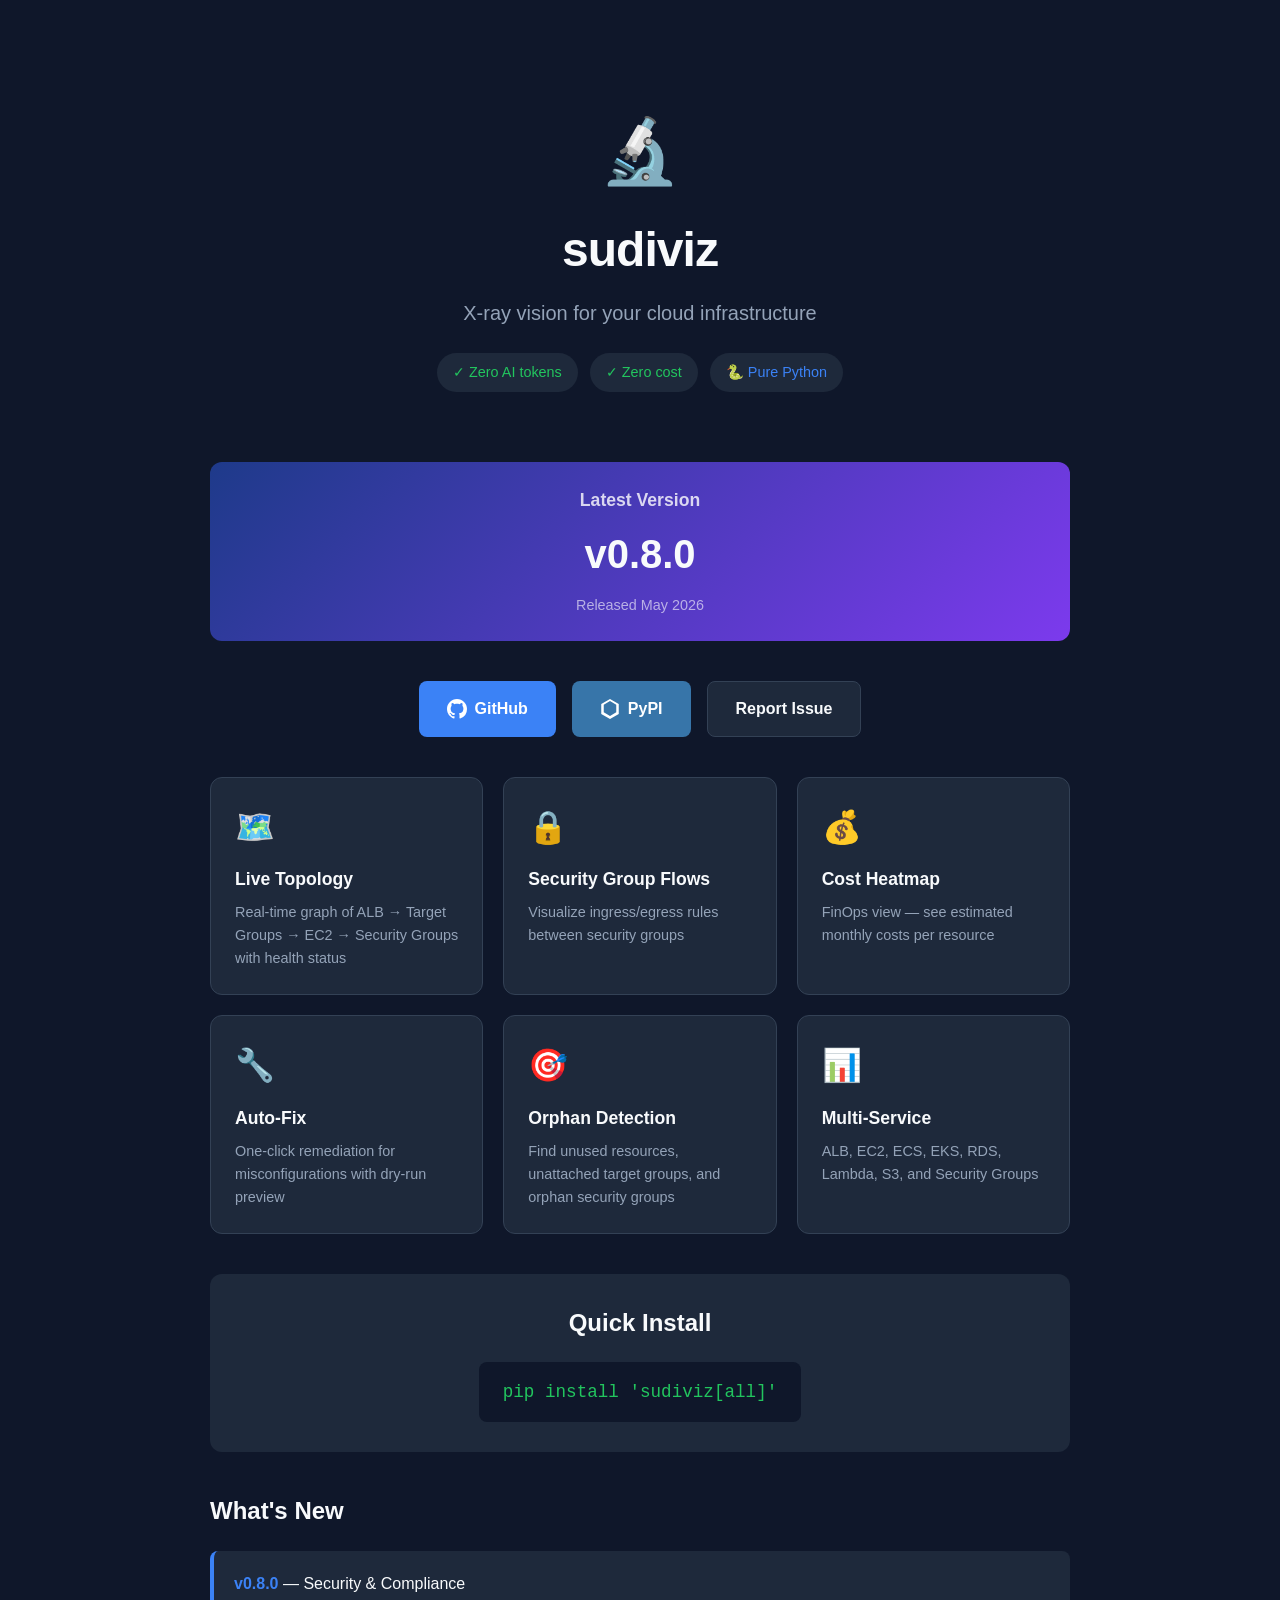
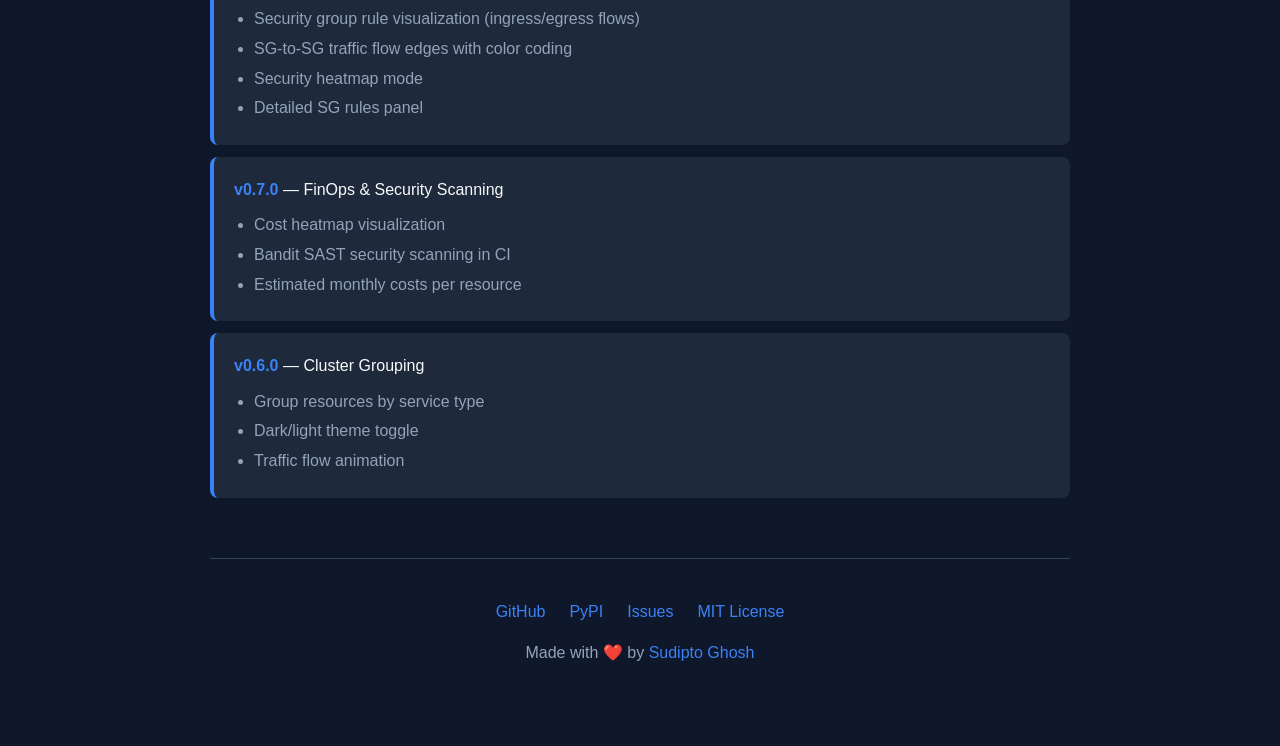
==== docs/site/index.html @ 58870373 "Add landing page for GitHub Pages - Version banner with latest release - Feature highlights - Quick " ====
<!DOCTYPE html>
<html lang="en">
<head>
  <meta charset="UTF-8">
  <meta name="viewport" content="width=device-width, initial-scale=1.0">
  <title>sudiviz - X-ray vision for your cloud infrastructure</title>
  <link rel="icon" href="data:image/svg+xml,<svg xmlns='http://www.w3.org/2000/svg' viewBox='0 0 100 100'><text y='.9em' font-size='90'>🔬</text></svg>">
  <style>
    :root {
      --bg: #0f172a;
      --card: #1e293b;
      --text: #f8fafc;
      --muted: #94a3b8;
      --accent: #3b82f6;
      --green: #22c55e;
      --yellow: #eab308;
      --red: #ef4444;
    }
    * { box-sizing: border-box; margin: 0; padding: 0; }
    body {
      font-family: -apple-system, BlinkMacSystemFont, 'Segoe UI', Roboto, sans-serif;
      background: var(--bg);
      color: var(--text);
      line-height: 1.6;
      min-height: 100vh;
    }
    .container { max-width: 900px; margin: 0 auto; padding: 40px 20px; }

    /* Header */
    header { text-align: center; padding: 60px 0 40px; }
    .logo { font-size: 4rem; margin-bottom: 10px; }
    h1 { font-size: 3rem; font-weight: 700; margin-bottom: 8px; letter-spacing: -0.02em; }
    .tagline { font-size: 1.25rem; color: var(--muted); margin-bottom: 24px; }
    .badges { display: flex; gap: 12px; justify-content: center; flex-wrap: wrap; margin-bottom: 30px; }
    .badge {
      display: inline-flex; align-items: center; gap: 6px;
      background: var(--card); padding: 8px 16px; border-radius: 20px;
      font-size: 0.9rem; color: var(--muted);
    }
    .badge.green { color: var(--green); }
    .badge.blue { color: var(--accent); }

    /* Version Banner */
    .version-banner {
      background: linear-gradient(135deg, #1e3a8a 0%, #7c3aed 100%);
      border-radius: 12px; padding: 24px; text-align: center; margin-bottom: 40px;
    }
    .version-banner h2 { font-size: 1.1rem; color: rgba(255,255,255,0.8); margin-bottom: 8px; }
    .version-number { font-size: 2.5rem; font-weight: 700; }
    .version-date { color: rgba(255,255,255,0.6); font-size: 0.9rem; margin-top: 8px; }

    /* CTA Buttons */
    .cta-buttons { display: flex; gap: 16px; justify-content: center; margin: 30px 0; flex-wrap: wrap; }
    .btn {
      display: inline-flex; align-items: center; gap: 8px;
      padding: 14px 28px; border-radius: 8px; font-size: 1rem; font-weight: 600;
      text-decoration: none; transition: transform 0.2s, box-shadow 0.2s;
    }
    .btn:hover { transform: translateY(-2px); box-shadow: 0 8px 20px rgba(0,0,0,0.3); }
    .btn-primary { background: var(--accent); color: white; }
    .btn-secondary { background: var(--card); color: var(--text); border: 1px solid #334155; }
    .btn-pypi { background: #3775a9; color: white; }

    /* Features */
    .features { display: grid; grid-template-columns: repeat(auto-fit, minmax(250px, 1fr)); gap: 20px; margin: 40px 0; }
    .feature {
      background: var(--card); padding: 24px; border-radius: 12px;
      border: 1px solid #334155;
    }
    .feature-icon { font-size: 2rem; margin-bottom: 12px; }
    .feature h3 { font-size: 1.1rem; margin-bottom: 8px; }
    .feature p { color: var(--muted); font-size: 0.9rem; }

    /* Install */
    .install {
      background: var(--card); border-radius: 12px; padding: 30px;
      margin: 40px 0; text-align: center;
    }
    .install h2 { margin-bottom: 20px; }
    .code-block {
      background: #0f172a; padding: 16px 24px; border-radius: 8px;
      font-family: 'SF Mono', Monaco, monospace; font-size: 1.1rem;
      display: inline-block; color: var(--green);
    }

    /* Changelog */
    .changelog { margin: 40px 0; }
    .changelog h2 { margin-bottom: 20px; }
    .changelog-item {
      background: var(--card); padding: 20px; border-radius: 8px;
      margin-bottom: 12px; border-left: 4px solid var(--accent);
    }
    .changelog-item .version { font-weight: 700; color: var(--accent); }
    .changelog-item ul { margin: 10px 0 0 20px; color: var(--muted); }
    .changelog-item li { margin: 4px 0; }

    /* Footer */
    footer {
      text-align: center; padding: 40px 0; margin-top: 60px;
      border-top: 1px solid #334155; color: var(--muted);
    }
    footer a { color: var(--accent); text-decoration: none; }
    footer a:hover { text-decoration: underline; }
    .footer-links { display: flex; gap: 24px; justify-content: center; margin-bottom: 16px; }
  </style>
</head>
<body>
  <div class="container">
    <header>
      <div class="logo">🔬</div>
      <h1>sudiviz</h1>
      <p class="tagline">X-ray vision for your cloud infrastructure</p>
      <div class="badges">
        <span class="badge green">✓ Zero AI tokens</span>
        <span class="badge green">✓ Zero cost</span>
        <span class="badge blue">🐍 Pure Python</span>
      </div>
    </header>

    <div class="version-banner">
      <h2>Latest Version</h2>
      <div class="version-number">v0.8.0</div>
      <div class="version-date">Released May 2026</div>
    </div>

    <div class="cta-buttons">
      <a href="https://github.com/pydevsg/sudiviz" class="btn btn-primary" target="_blank">
        <svg width="20" height="20" fill="currentColor" viewBox="0 0 24 24"><path d="M12 0C5.37 0 0 5.37 0 12c0 5.31 3.435 9.795 8.205 11.385.6.105.825-.255.825-.57 0-.285-.015-1.23-.015-2.235-3.015.555-3.795-.735-4.035-1.41-.135-.345-.72-1.41-1.23-1.695-.42-.225-1.02-.78-.015-.795.945-.015 1.62.87 1.845 1.23 1.08 1.815 2.805 1.305 3.495.99.105-.78.42-1.305.765-1.605-2.67-.3-5.46-1.335-5.46-5.925 0-1.305.465-2.385 1.23-3.225-.12-.3-.54-1.53.12-3.18 0 0 1.005-.315 3.3 1.23.96-.27 1.98-.405 3-.405s2.04.135 3 .405c2.295-1.56 3.3-1.23 3.3-1.23.66 1.65.24 2.88.12 3.18.765.84 1.23 1.905 1.23 3.225 0 4.605-2.805 5.625-5.475 5.925.435.375.81 1.095.81 2.22 0 1.605-.015 2.895-.015 3.3 0 .315.225.69.825.57A12.02 12.02 0 0024 12c0-6.63-5.37-12-12-12z"/></svg>
        GitHub
      </a>
      <a href="https://pypi.org/project/sudiviz/" class="btn btn-pypi" target="_blank">
        <svg width="20" height="20" fill="currentColor" viewBox="0 0 24 24"><path d="M12 0L1.5 6v12L12 24l10.5-6V6L12 0zm0 2.25l7.5 4.5v9l-7.5 4.5-7.5-4.5v-9l7.5-4.5z"/></svg>
        PyPI
      </a>
      <a href="https://github.com/pydevsg/sudiviz/issues" class="btn btn-secondary" target="_blank">
        Report Issue
      </a>
    </div>

    <div class="features">
      <div class="feature">
        <div class="feature-icon">🗺️</div>
        <h3>Live Topology</h3>
        <p>Real-time graph of ALB → Target Groups → EC2 → Security Groups with health status</p>
      </div>
      <div class="feature">
        <div class="feature-icon">🔒</div>
        <h3>Security Group Flows</h3>
        <p>Visualize ingress/egress rules between security groups</p>
      </div>
      <div class="feature">
        <div class="feature-icon">💰</div>
        <h3>Cost Heatmap</h3>
        <p>FinOps view — see estimated monthly costs per resource</p>
      </div>
      <div class="feature">
        <div class="feature-icon">🔧</div>
        <h3>Auto-Fix</h3>
        <p>One-click remediation for misconfigurations with dry-run preview</p>
      </div>
      <div class="feature">
        <div class="feature-icon">🎯</div>
        <h3>Orphan Detection</h3>
        <p>Find unused resources, unattached target groups, and orphan security groups</p>
      </div>
      <div class="feature">
        <div class="feature-icon">📊</div>
        <h3>Multi-Service</h3>
        <p>ALB, EC2, ECS, EKS, RDS, Lambda, S3, and Security Groups</p>
      </div>
    </div>

    <div class="install">
      <h2>Quick Install</h2>
      <div class="code-block">pip install 'sudiviz[all]'</div>
    </div>

    <div class="changelog">
      <h2>What's New</h2>
      <div class="changelog-item">
        <span class="version">v0.8.0</span> — Security & Compliance
        <ul>
          <li>Security group rule visualization (ingress/egress flows)</li>
          <li>SG-to-SG traffic flow edges with color coding</li>
          <li>Security heatmap mode</li>
          <li>Detailed SG rules panel</li>
        </ul>
      </div>
      <div class="changelog-item">
        <span class="version">v0.7.0</span> — FinOps & Security Scanning
        <ul>
          <li>Cost heatmap visualization</li>
          <li>Bandit SAST security scanning in CI</li>
          <li>Estimated monthly costs per resource</li>
        </ul>
      </div>
      <div class="changelog-item">
        <span class="version">v0.6.0</span> — Cluster Grouping
        <ul>
          <li>Group resources by service type</li>
          <li>Dark/light theme toggle</li>
          <li>Traffic flow animation</li>
        </ul>
      </div>
    </div>

    <footer>
      <div class="footer-links">
        <a href="https://github.com/pydevsg/sudiviz">GitHub</a>
        <a href="https://pypi.org/project/sudiviz/">PyPI</a>
        <a href="https://github.com/pydevsg/sudiviz/issues">Issues</a>
        <a href="https://github.com/pydevsg/sudiviz/blob/main/LICENSE">MIT License</a>
      </div>
      <p>Made with ❤️ by <a href="https://github.com/pydevsg">Sudipto Ghosh</a></p>
    </footer>
  </div>
</body>
</html>
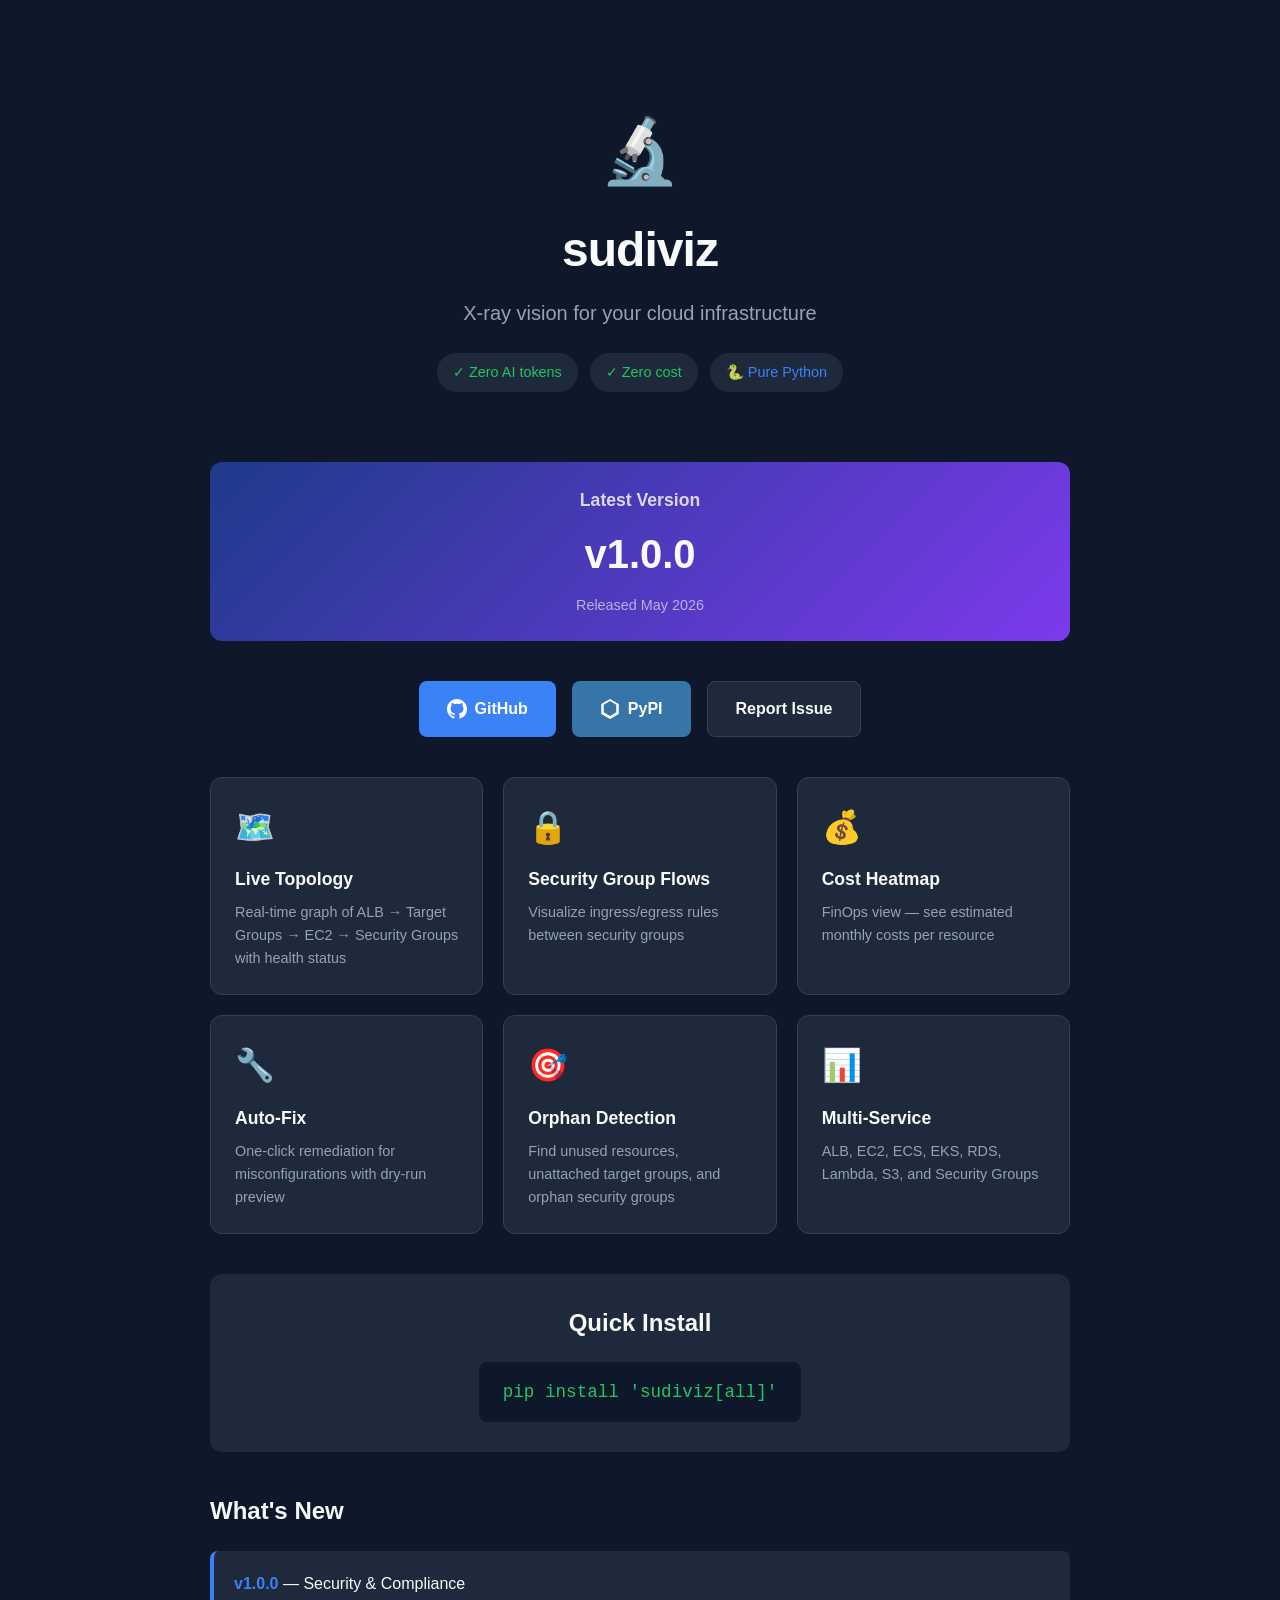
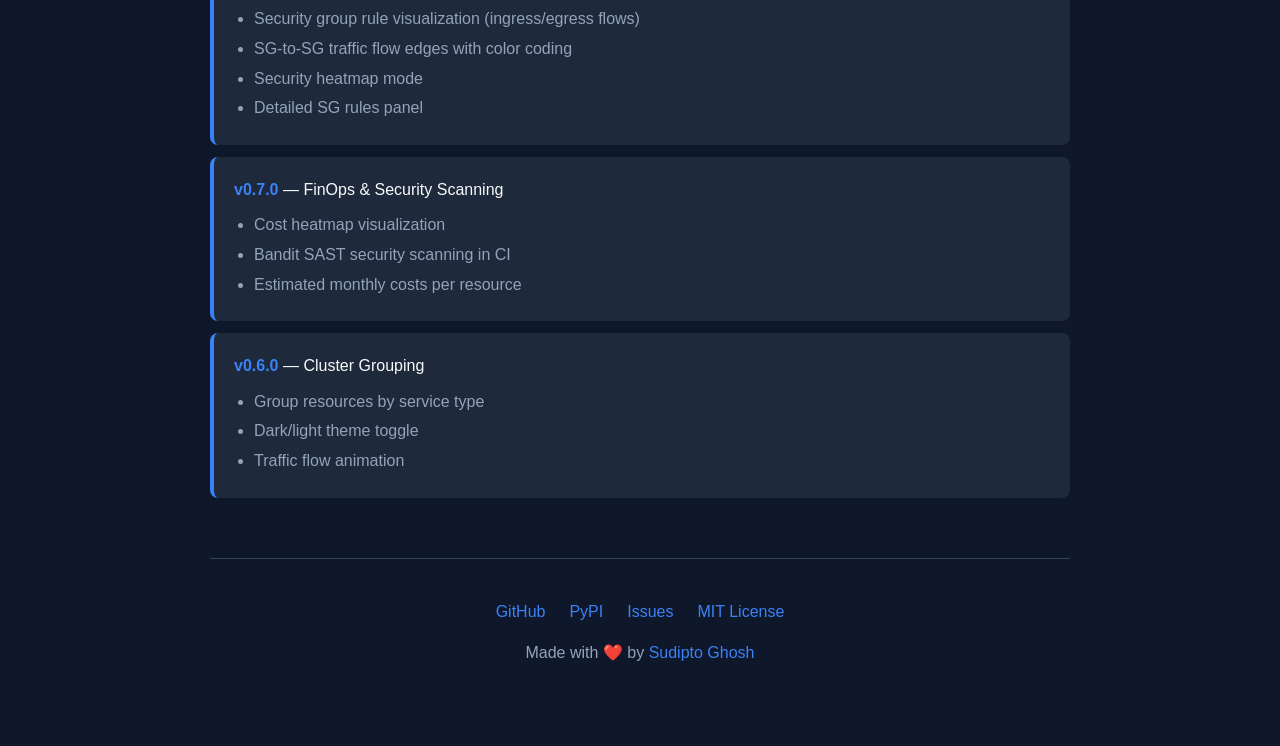
==== commit 57875032: "v1.0.0 - Security hardening, landing page, XSS protection" ====
--- a/docs/site/index.html
+++ b/docs/site/index.html
@@ -119,7 +119,7 @@
 
     <div class="version-banner">
       <h2>Latest Version</h2>
-      <div class="version-number">v0.8.0</div>
+      <div class="version-number">v1.0.0</div>
       <div class="version-date">Released May 2026</div>
     </div>
 
@@ -178,7 +178,7 @@
     <div class="changelog">
       <h2>What's New</h2>
       <div class="changelog-item">
-        <span class="version">v0.8.0</span> — Security & Compliance
+        <span class="version">v1.0.0</span> — Security & Compliance
         <ul>
           <li>Security group rule visualization (ingress/egress flows)</li>
           <li>SG-to-SG traffic flow edges with color coding</li>
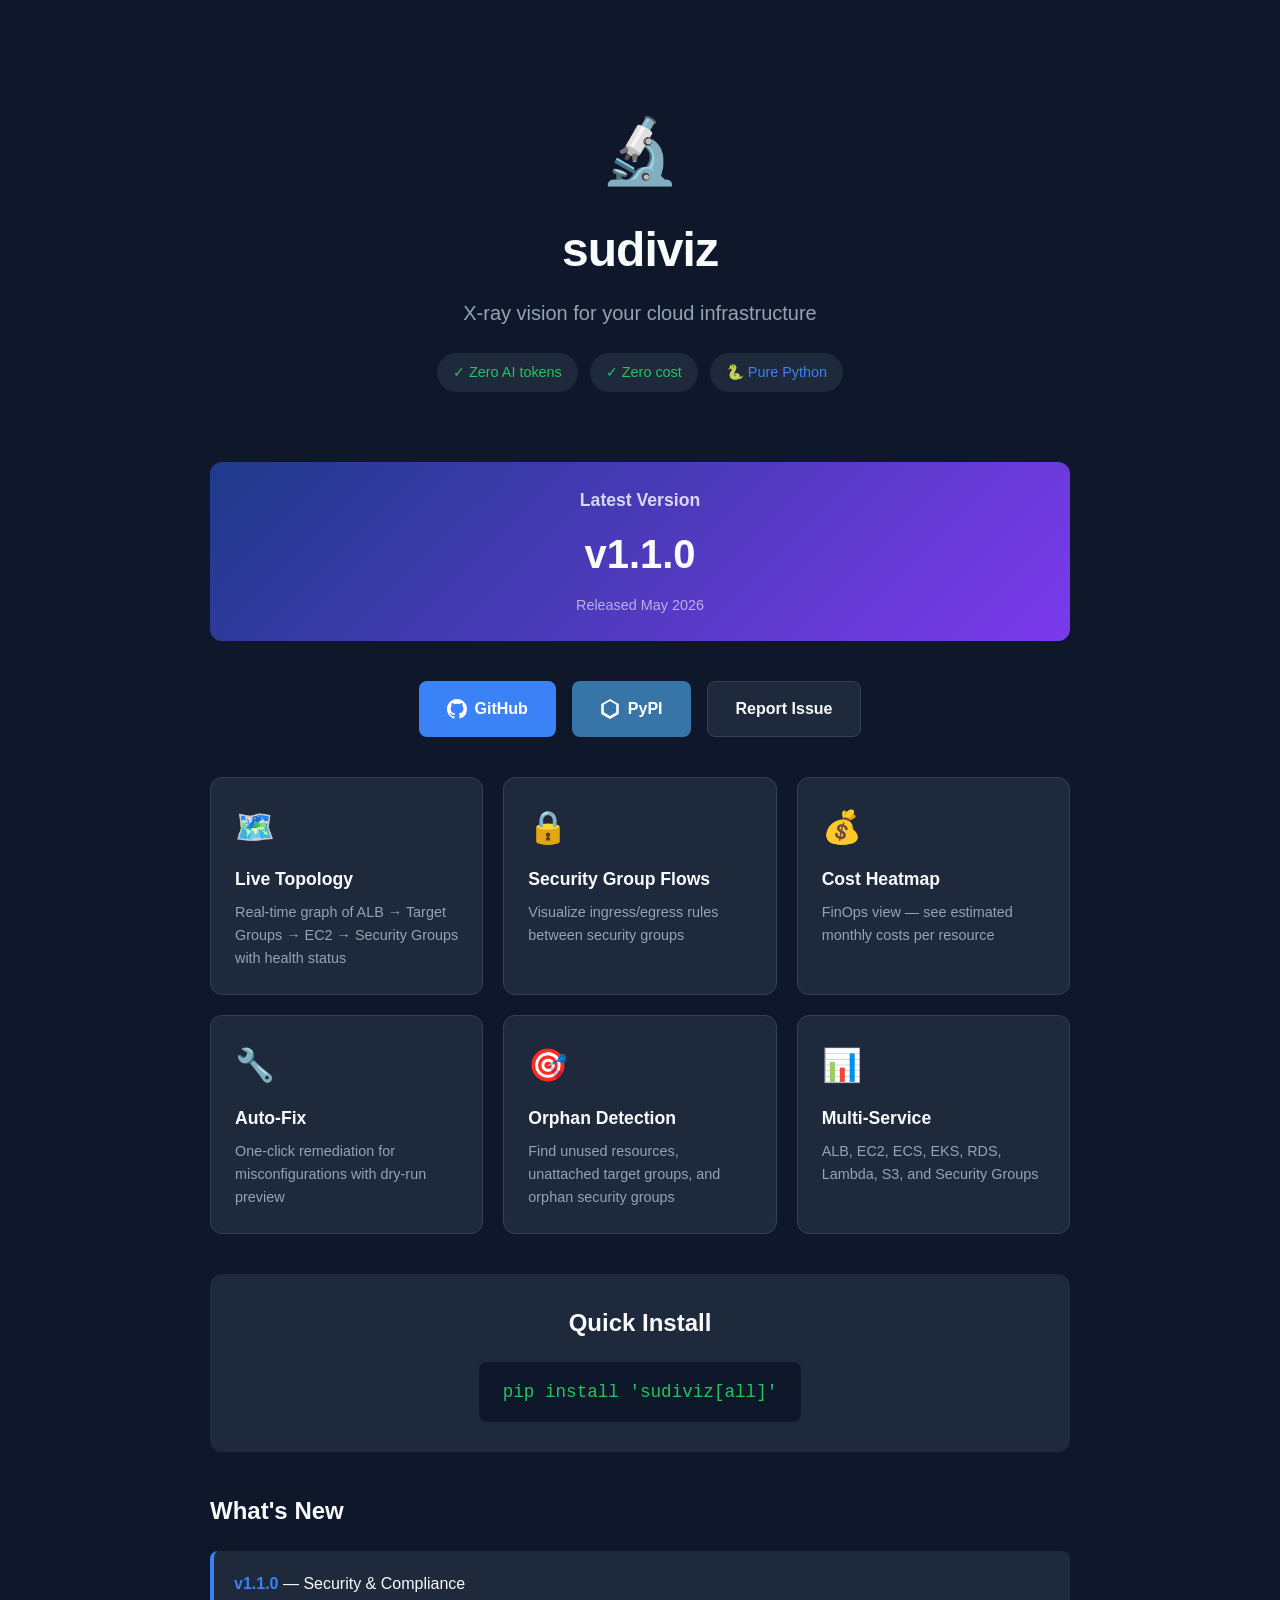
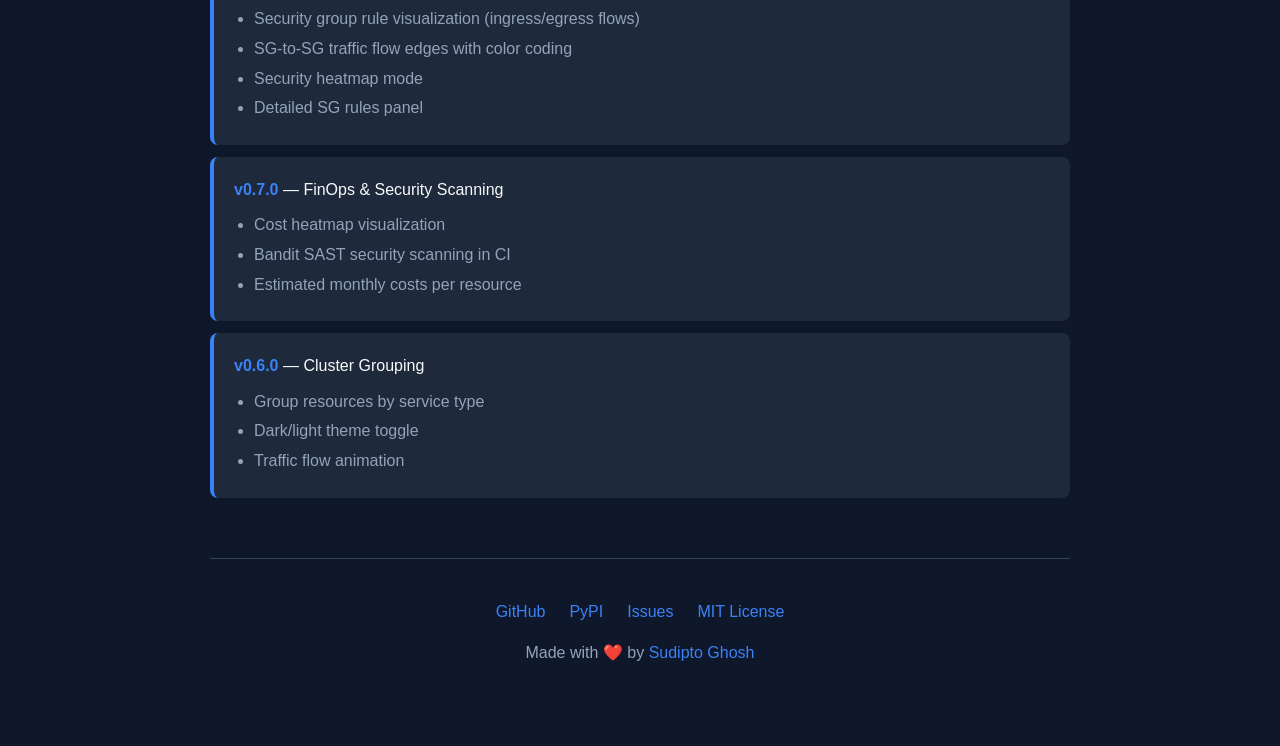
==== commit 9f3ddd79: "Changed license from MIT to GPL-3.0-or-later in LICENSE, README.md, and pyproject.toml. - Updated ve" ====
--- a/docs/site/index.html
+++ b/docs/site/index.html
@@ -119,7 +119,7 @@
 
     <div class="version-banner">
       <h2>Latest Version</h2>
-      <div class="version-number">v1.0.0</div>
+      <div class="version-number">v1.1.0</div>
       <div class="version-date">Released May 2026</div>
     </div>
 
@@ -178,7 +178,7 @@
     <div class="changelog">
       <h2>What's New</h2>
       <div class="changelog-item">
-        <span class="version">v1.0.0</span> — Security & Compliance
+        <span class="version">v1.1.0</span> — Security & Compliance
         <ul>
           <li>Security group rule visualization (ingress/egress flows)</li>
           <li>SG-to-SG traffic flow edges with color coding</li>
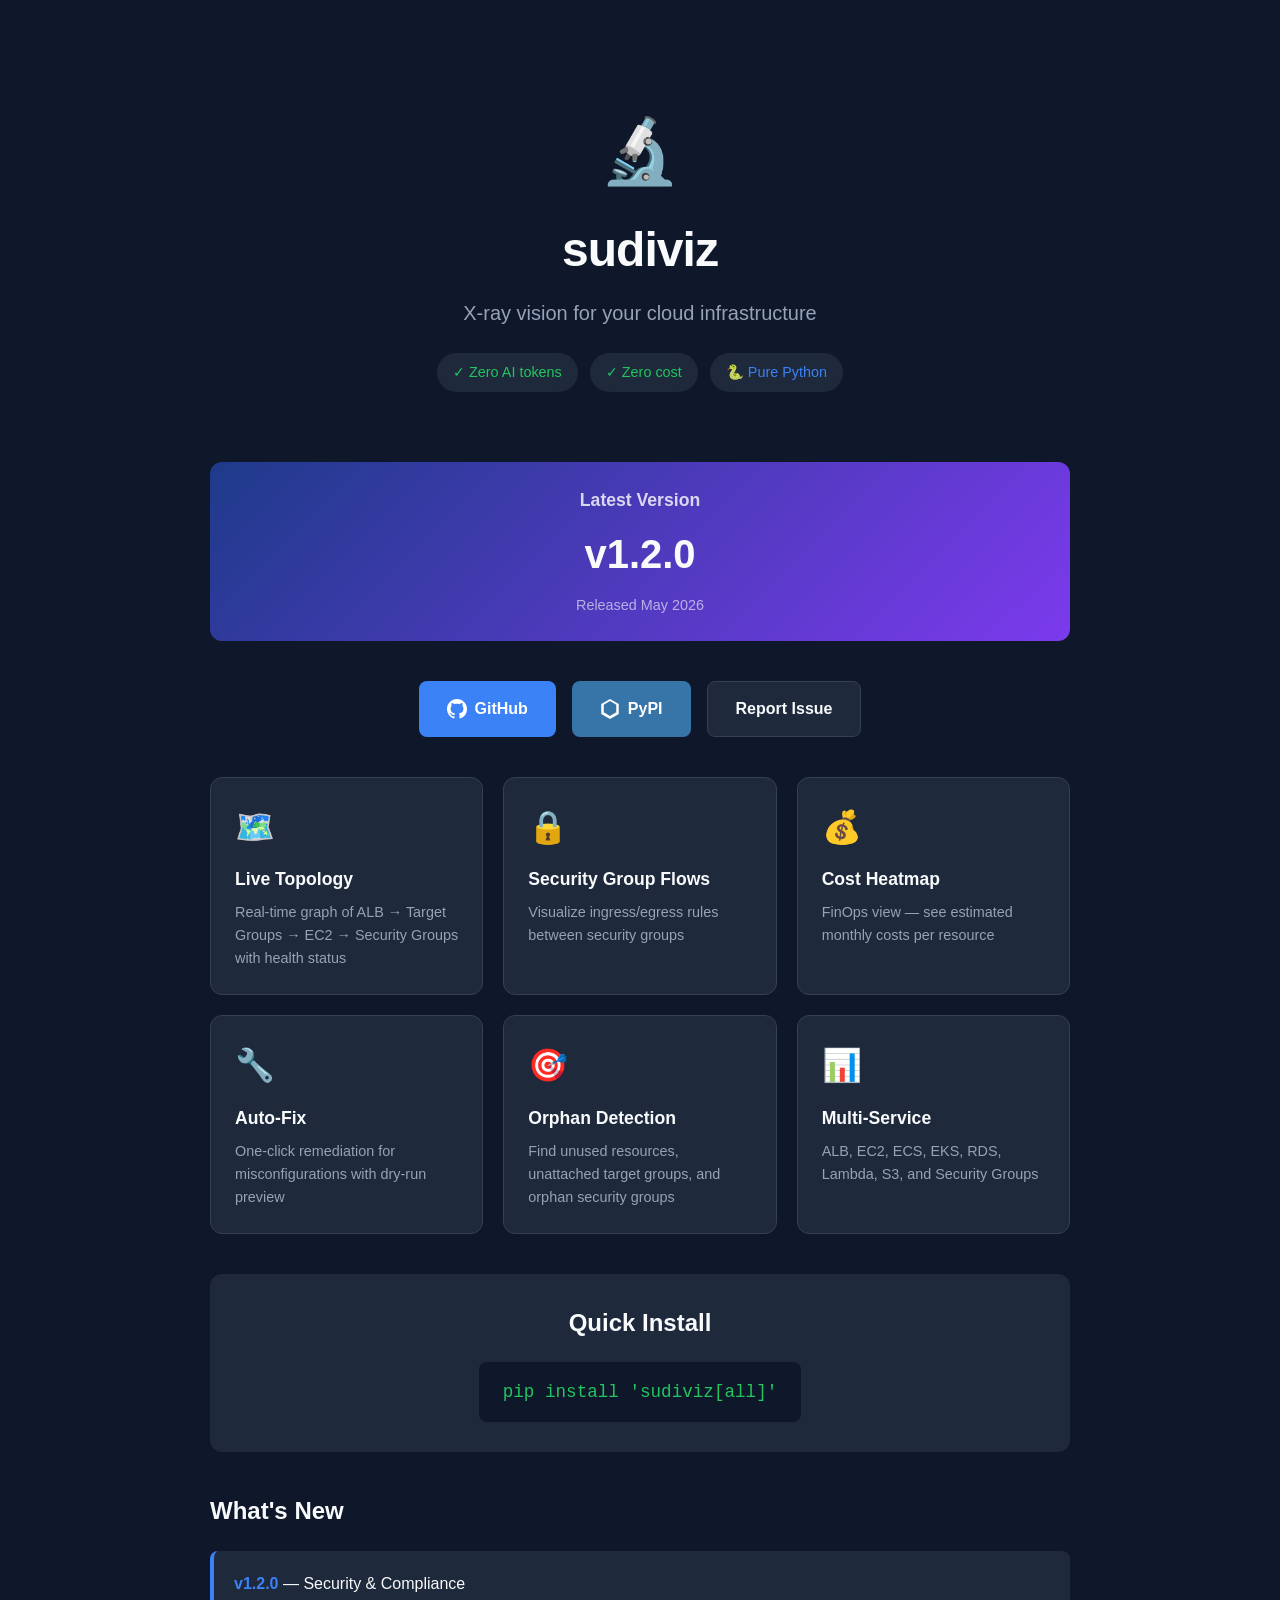
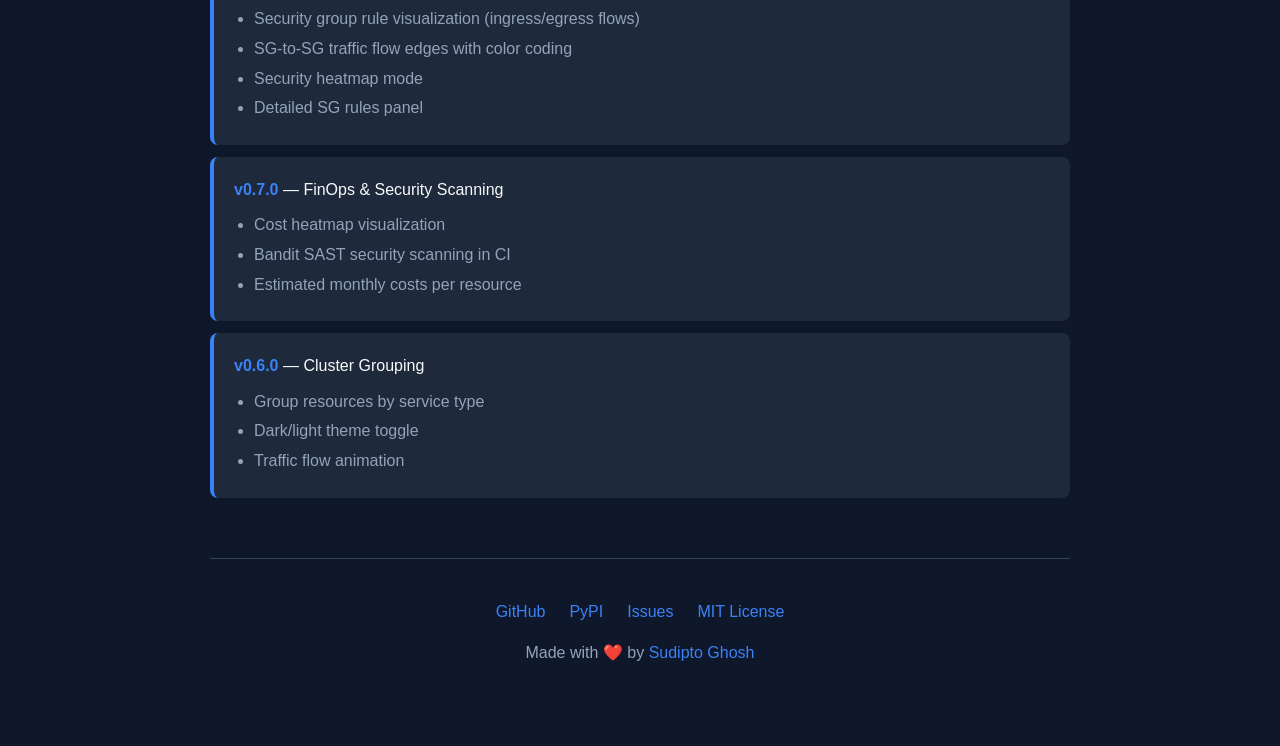
==== commit 522a22ac: "v1.2.0 - CloudWatch Logs button, license update to GPL-3.0 - Replace PNG export button with CloudWat" ====
--- a/docs/site/index.html
+++ b/docs/site/index.html
@@ -119,7 +119,7 @@
 
     <div class="version-banner">
       <h2>Latest Version</h2>
-      <div class="version-number">v1.1.0</div>
+      <div class="version-number">v1.2.0</div>
       <div class="version-date">Released May 2026</div>
     </div>
 
@@ -178,7 +178,7 @@
     <div class="changelog">
       <h2>What's New</h2>
       <div class="changelog-item">
-        <span class="version">v1.1.0</span> — Security & Compliance
+        <span class="version">v1.2.0</span> — Security & Compliance
         <ul>
           <li>Security group rule visualization (ingress/egress flows)</li>
           <li>SG-to-SG traffic flow edges with color coding</li>
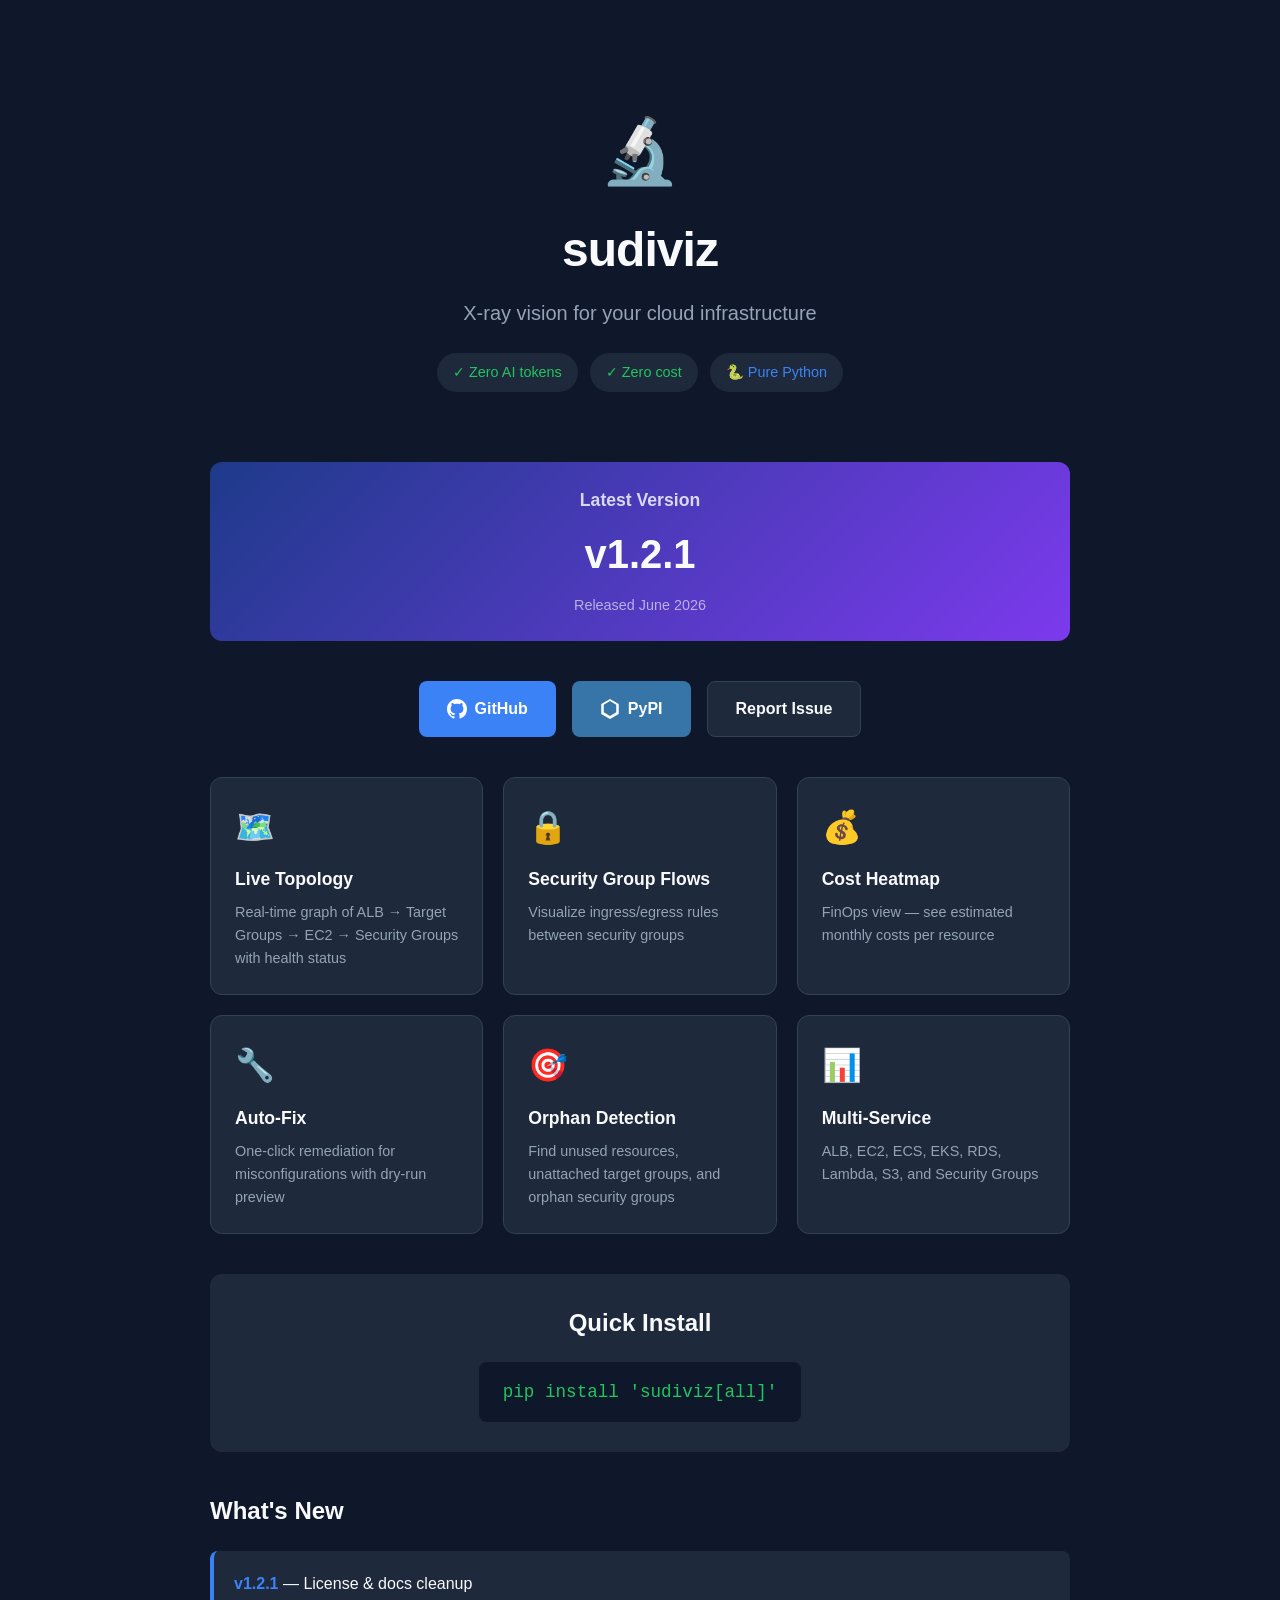
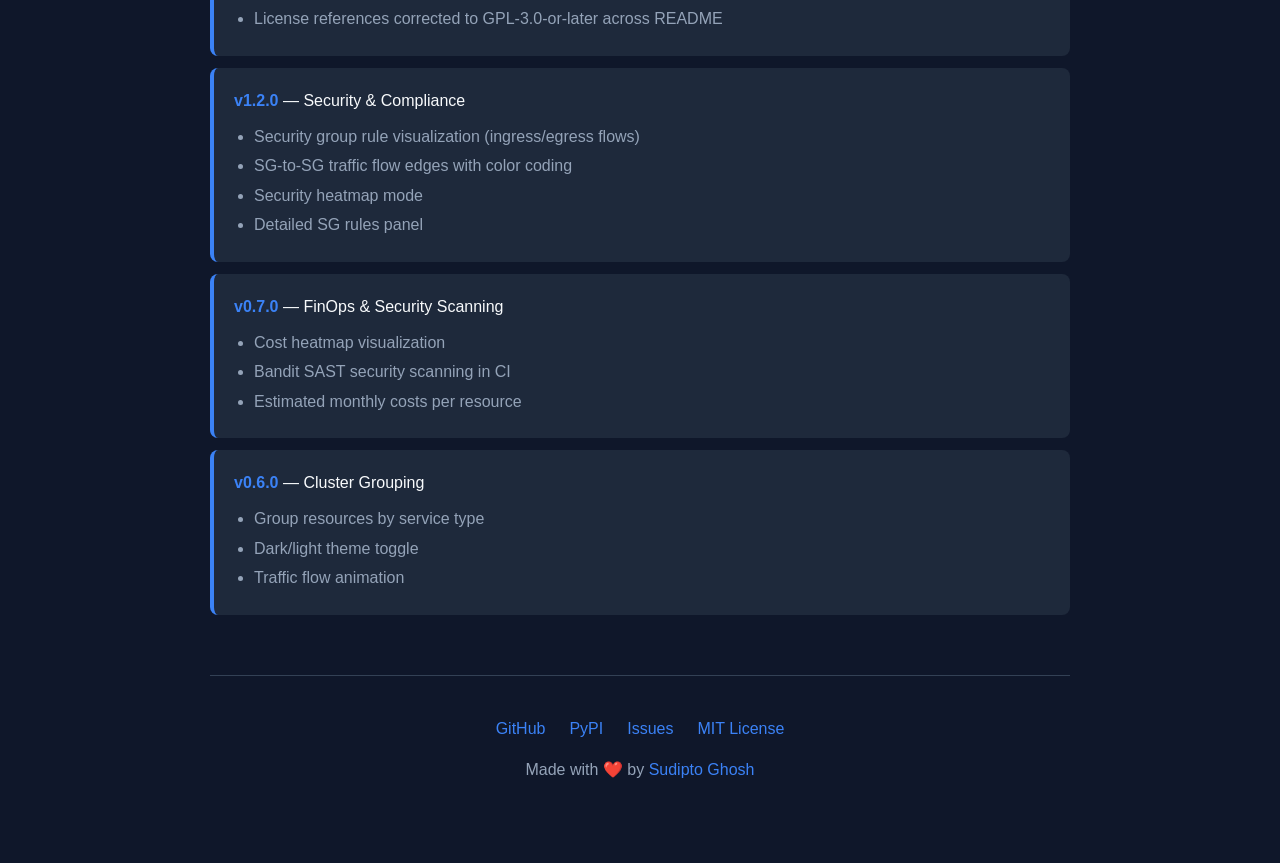
==== commit 1ec3067f: "docs: bump landing page to v1.2.1 Co-Authored-By: Claude Opus 4.7 <noreply@anthropic.com>" ====
--- a/docs/site/index.html
+++ b/docs/site/index.html
@@ -119,8 +119,8 @@
 
     <div class="version-banner">
       <h2>Latest Version</h2>
-      <div class="version-number">v1.2.0</div>
-      <div class="version-date">Released May 2026</div>
+      <div class="version-number">v1.2.1</div>
+      <div class="version-date">Released June 2026</div>
     </div>
 
     <div class="cta-buttons">
@@ -178,6 +178,12 @@
     <div class="changelog">
       <h2>What's New</h2>
       <div class="changelog-item">
+        <span class="version">v1.2.1</span> — License & docs cleanup
+        <ul>
+          <li>License references corrected to GPL-3.0-or-later across README</li>
+        </ul>
+      </div>
+      <div class="changelog-item">
         <span class="version">v1.2.0</span> — Security & Compliance
         <ul>
           <li>Security group rule visualization (ingress/egress flows)</li>
